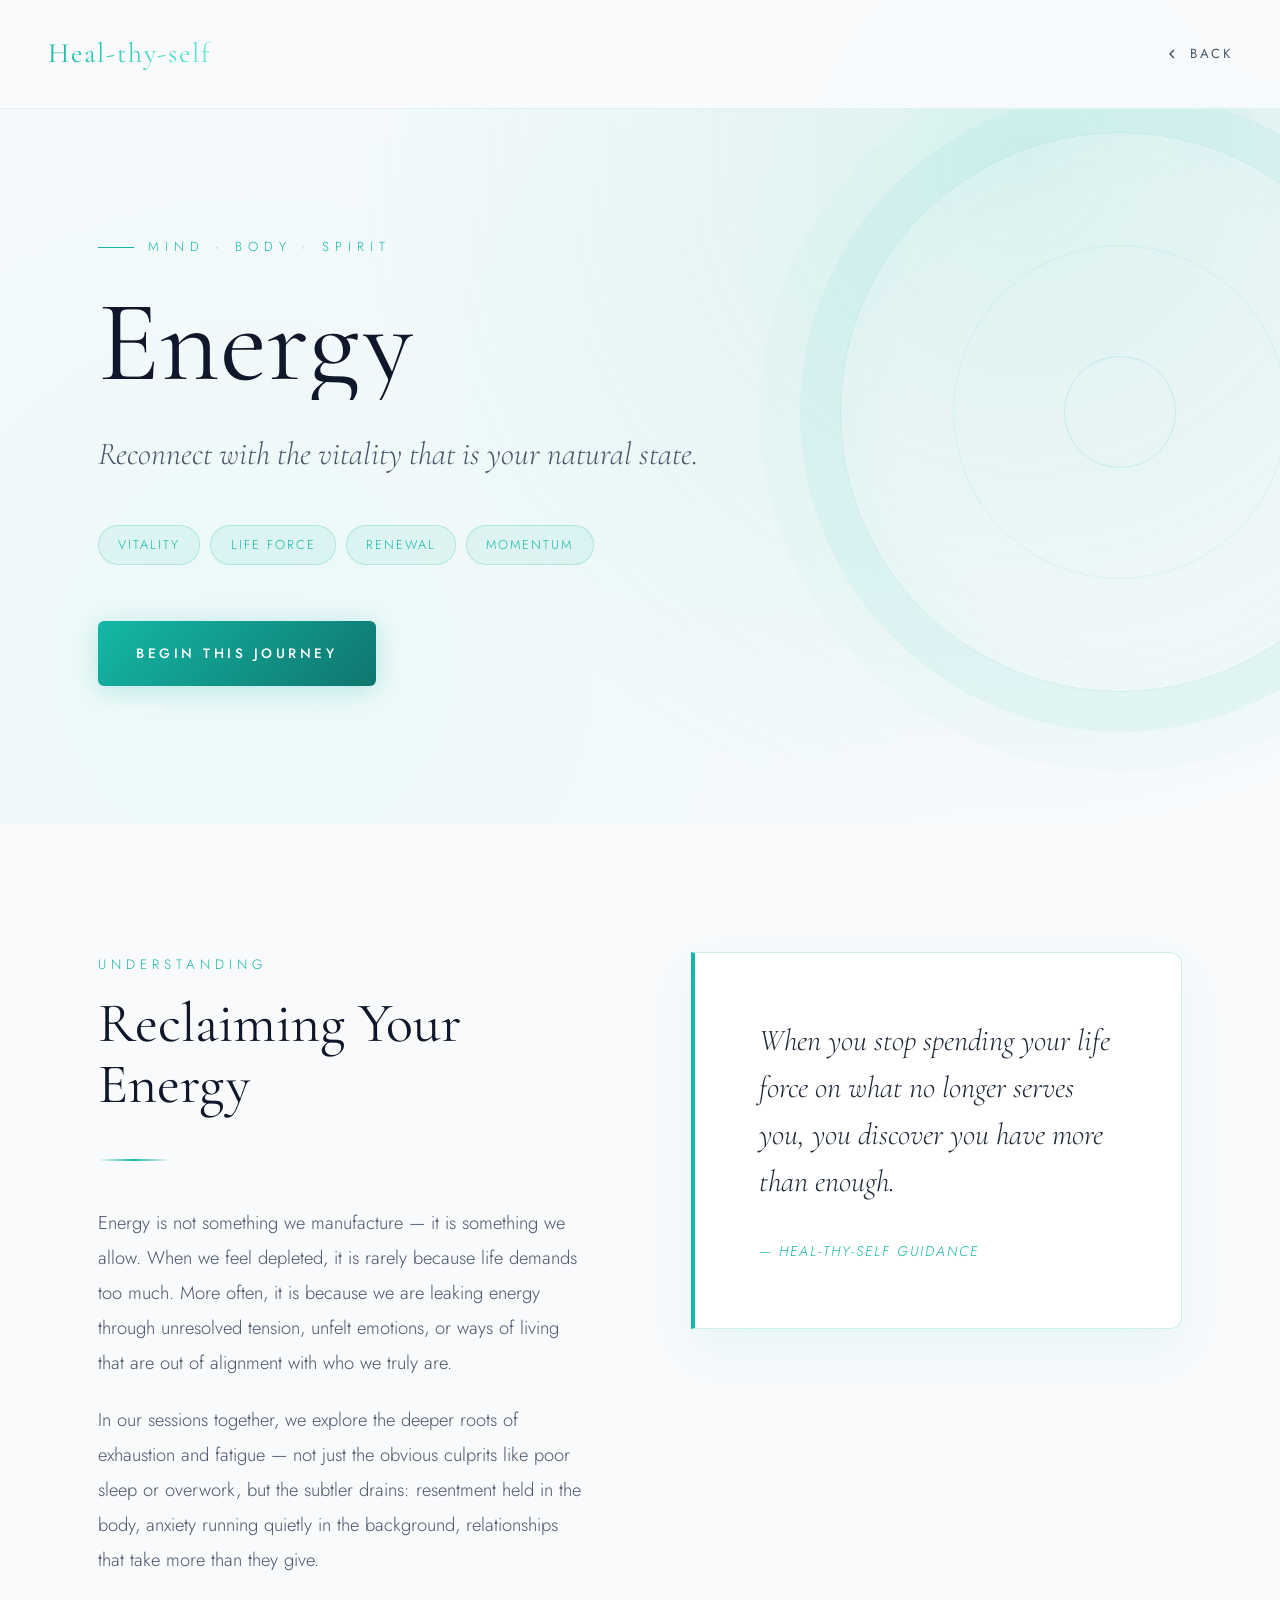
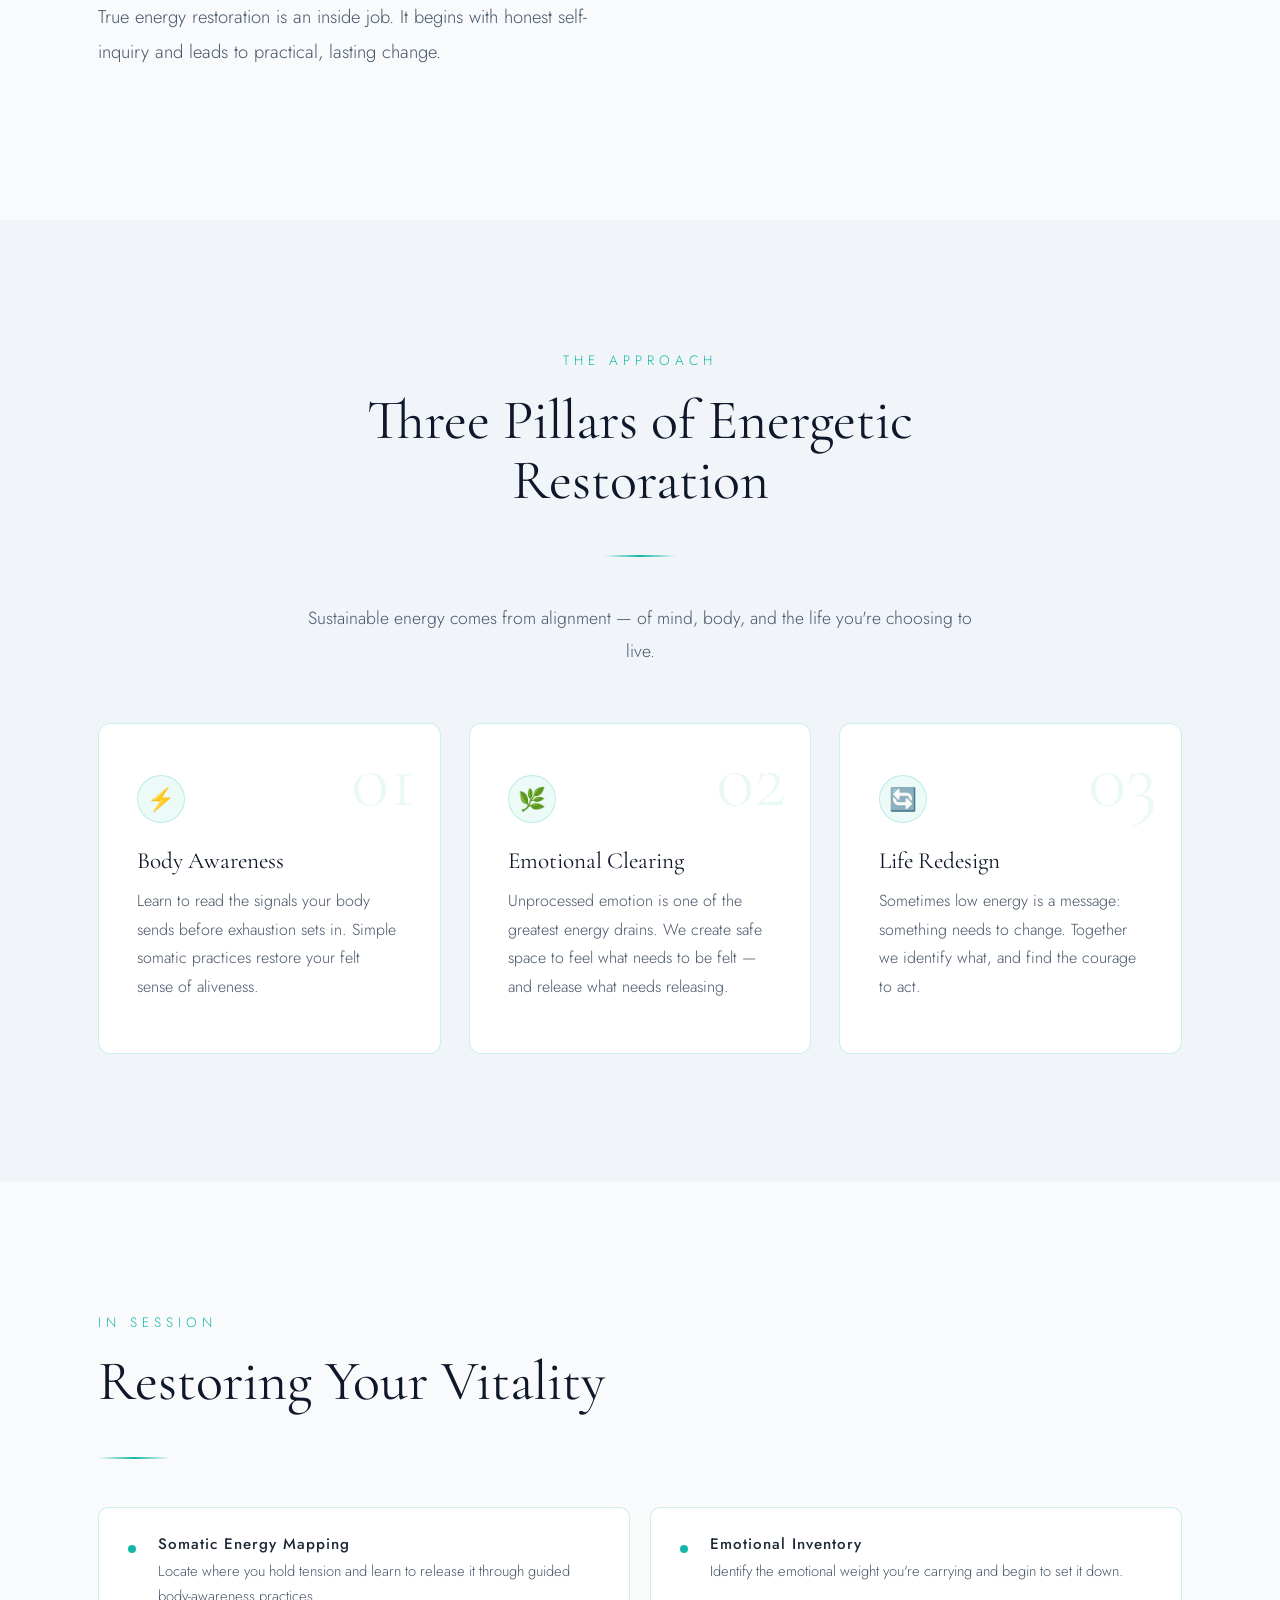
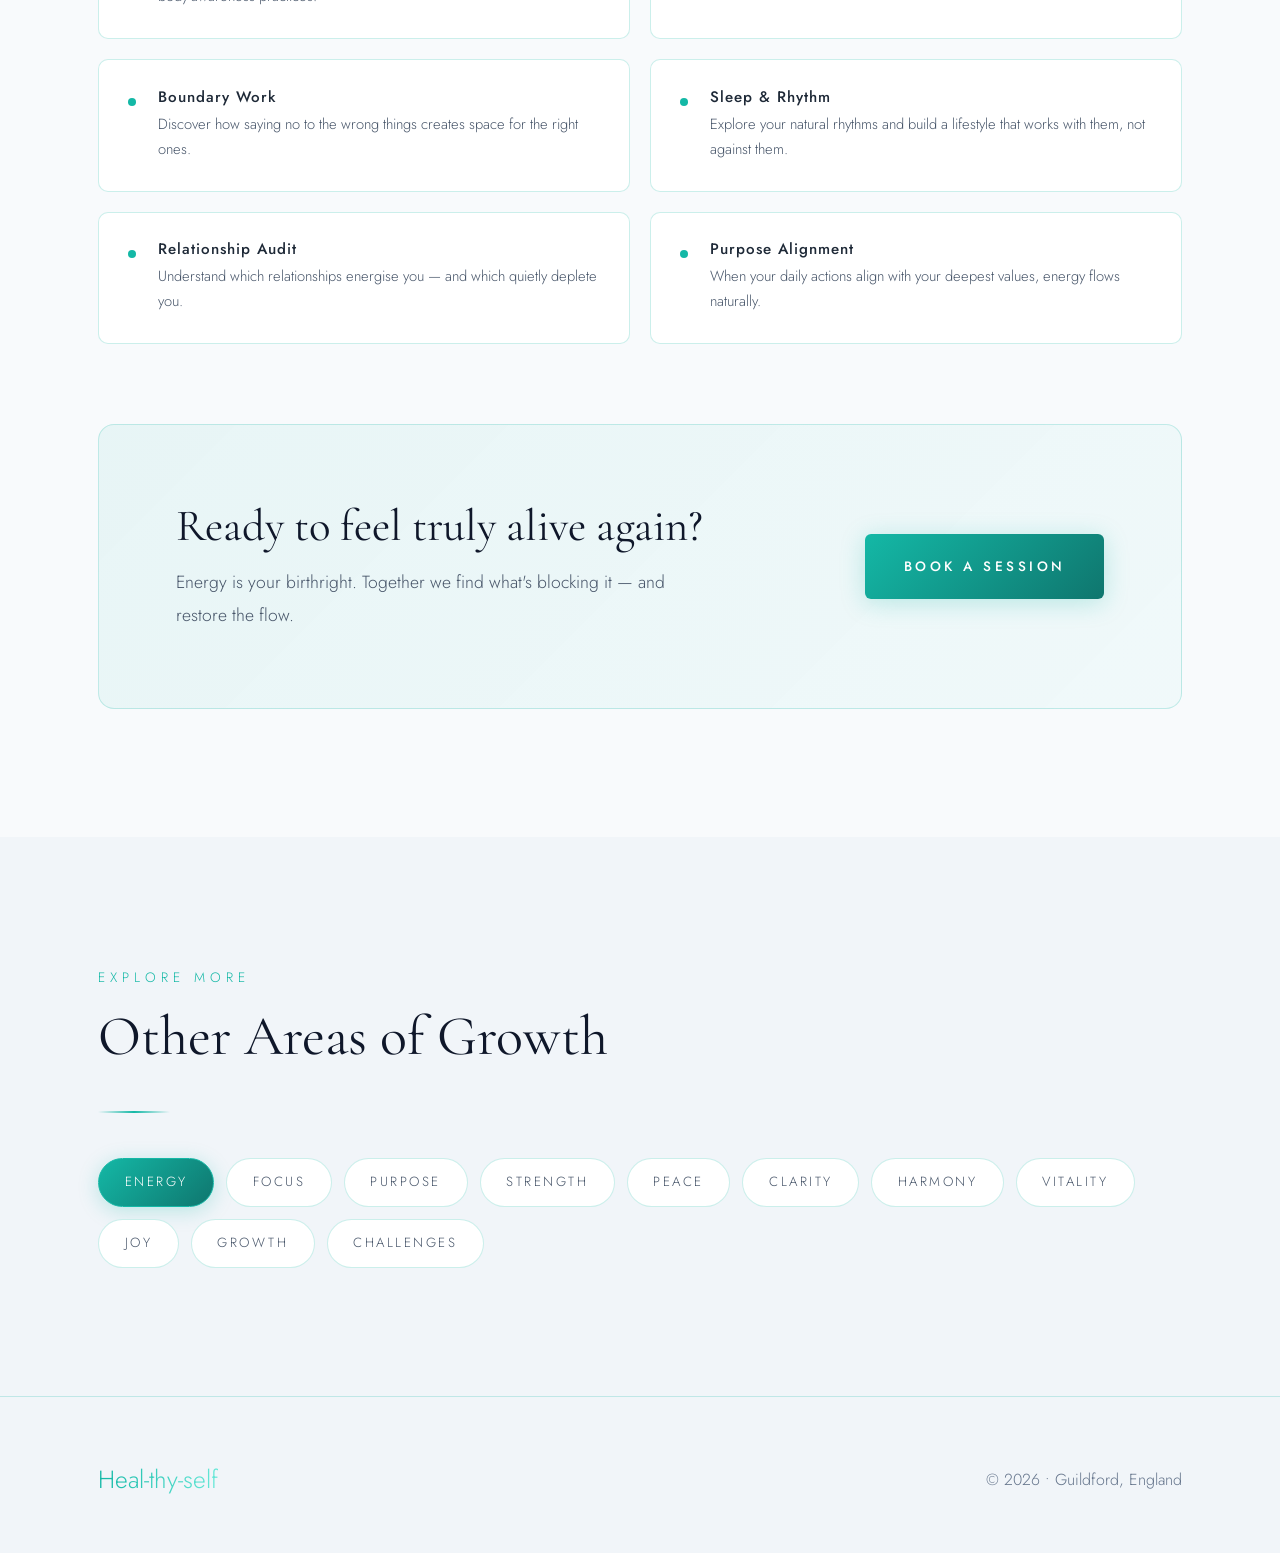
==== orb.html @ 0b20fa56 "Add files via upload" ====
<!DOCTYPE html>
<html lang="en">
<head>
    <meta charset="UTF-8">
    <meta name="viewport" content="width=device-width, initial-scale=1.0">
    <title>Heal-thy-self — Topic</title>
    <link rel="preconnect" href="https://fonts.googleapis.com">
    <link rel="preconnect" href="https://fonts.gstatic.com" crossorigin>
    <link href="https://fonts.googleapis.com/css2?family=Cormorant+Garamond:ital,wght@0,300;0,400;0,500;1,300;1,400&family=Jost:wght@300;400;500;600&display=swap" rel="stylesheet">
    <link rel="stylesheet" href="orb.css">
</head>
<body>

    <!-- Navbar -->
    <nav class="navbar" id="navbar">
        <a href="index.html" class="nav-brand">Heal-thy-self</a>
        <a href="index.html" class="nav-back">
            <svg width="16" height="16" viewBox="0 0 16 16" fill="none" stroke="currentColor" stroke-width="1.5">
                <path d="M10 12L6 8l4-4"/>
            </svg>
            Back
        </a>
    </nav>

    <!-- Hero -->
    <section class="orb-hero">
        <div class="hero-orb-bg"></div>
        <div class="orb-hero-inner container">
            <p class="orb-topic-label fade-in" id="heroLabel">RELATIONSHIP GUIDANCE</p>
            <h1 class="orb-title fade-in" id="heroTitle" style="transition-delay:0.1s">—</h1>
            <p class="orb-tagline fade-in" id="heroTagline" style="transition-delay:0.2s"></p>
            <div class="orb-badges fade-in" id="heroBadges" style="transition-delay:0.3s"></div>
            <a href="index.html#book" class="btn-primary fade-in" style="transition-delay:0.4s">Begin This Journey</a>
        </div>
    </section>

    <!-- Intro -->
    <section class="content-section">
        <div class="container">
            <div class="intro-grid">
                <div class="fade-in">
                    <p class="section-label" id="introLabel">UNDERSTANDING</p>
                    <h2 class="section-title" id="introTitle">What This Means For You</h2>
                    <div class="divider"></div>
                    <div class="intro-text" id="introText"></div>
                </div>
                <div class="fade-in" style="transition-delay:0.2s;">
                    <div class="pull-quote">
                        <blockquote id="quoteText"></blockquote>
                        <cite id="quoteCite">— Heal-thy-self Guidance</cite>
                    </div>
                </div>
            </div>
        </div>
    </section>

    <!-- Three pillars -->
    <section class="content-section alt">
        <div class="container">
            <div class="fade-in" style="text-align:center; max-width:680px; margin:0 auto;">
                <p class="section-label">THE APPROACH</p>
                <h2 class="section-title" id="pillarsTitle">Three Pathways</h2>
                <div class="divider centered"></div>
                <p style="font-size:1.1rem; color:var(--text-dim);" id="pillarsIntro"></p>
            </div>
            <div class="pillars-grid fade-in" style="transition-delay:0.15s;" id="pillarsGrid">
                <!-- Populated by JS -->
            </div>
        </div>
    </section>

    <!-- Practices -->
    <section class="content-section">
        <div class="container">
            <div class="fade-in">
                <p class="section-label">IN SESSION</p>
                <h2 class="section-title" id="practicesTitle">What We Work On Together</h2>
                <div class="divider"></div>
            </div>
            <div class="practices-grid fade-in" id="practicesGrid" style="transition-delay:0.15s;">
                <!-- Populated by JS -->
            </div>

            <!-- Session CTA -->
            <div class="session-callout fade-in" style="transition-delay:0.2s;">
                <div>
                    <h3 id="ctaTitle">Ready to explore this together?</h3>
                    <p id="ctaText">Your journey towards lasting change begins with a single, honest conversation. I hold space for wherever you are right now.</p>
                </div>
                <a href="index.html#book" class="btn-primary" style="white-space:nowrap;">Book a Session</a>
            </div>
        </div>
    </section>

    <!-- Explore other orbs -->
    <section class="orb-nav-section" style="background:var(--bg-mid); padding: clamp(72px,10vw,130px) 0;">
        <div class="container">
            <div class="fade-in">
                <p class="section-label">EXPLORE MORE</p>
                <h2 class="section-title">Other Areas of Growth</h2>
                <div class="divider"></div>
                <div class="orb-nav-grid" id="orbNavGrid"></div>
            </div>
        </div>
    </section>

    <!-- Footer -->
    <footer class="footer">
        <div class="container">
            <div style="display:flex; justify-content:space-between; align-items:center; flex-wrap:wrap; gap:2rem;">
                <a href="index.html" style="font-size:1.55rem; background:linear-gradient(90deg,var(--cool),var(--cool-light)); -webkit-background-clip:text; -webkit-text-fill-color:transparent; text-decoration:none;">Heal-thy-self</a>
                <span style="color:var(--text-muted);">© 2026 • Guildford, England</span>
            </div>
        </div>
    </footer>

    <script src="orb.js"></script>
</body>
</html>
---- orb.css ----
:root {
    --cool:        #14b8a6;
    --cool-light:  #67e8d8;
    --cool-glow:   rgba(20, 184, 166, 0.25);
    --cool-dim:    rgba(20, 184, 166, 0.08);
    --cool-border: rgba(20, 184, 166, 0.22);
    --bg:          #f8fafc;
    --bg-mid:      #f1f5f9;
    --bg-card:     #ffffff;
    --text:        #1e2937;
    --text-dim:    #475569;
    --text-muted:  #64748b;
    --max:         1180px;
}

*, *::before, *::after { box-sizing: border-box; margin: 0; padding: 0; }
html { scroll-behavior: smooth; }
body {
    background: var(--bg);
    color: var(--text);
    font-family: 'Jost', sans-serif;
    font-weight: 300;
    line-height: 1.85;
    overflow-x: hidden;
}

/* Grain overlay */
body::before {
    content: '';
    position: fixed;
    inset: 0;
    background-image: url("data:image/svg+xml,%3Csvg viewBox='0 0 256 256' xmlns='http://www.w3.org/2000/svg'%3E%3Cfilter id='noise'%3E%3CfeTurbulence type='fractalNoise' baseFrequency='0.75' numOctaves='3' stitchTiles='stitch'/%3E%3C/filter%3E%3Crect width='100%25' height='100%25' filter='url(%23noise)' opacity='0.025'/%3E%3C/svg%3E");
    pointer-events: none;
    z-index: 1000;
    opacity: 0.6;
    mix-blend-mode: soft-light;
}

h1, h2, h3, h4 {
    font-family: 'Cormorant Garamond', serif;
    font-weight: 400;
    line-height: 1.08;
    color: #0f172a;
}

.container {
    width: 100%;
    max-width: var(--max);
    margin: 0 auto;
    padding: 0 clamp(20px, 5vw, 48px);
}

.divider {
    width: 72px;
    height: 2px;
    background: linear-gradient(90deg, transparent, var(--cool), transparent);
    margin: 2.8rem 0;
}
.divider.centered { margin: 2.8rem auto; }

/* Navbar */
.navbar {
    position: fixed;
    top: 0; left: 0; right: 0;
    z-index: 500;
    padding: 28px 48px;
    display: flex;
    justify-content: space-between;
    align-items: center;
    background: rgba(248, 250, 252, 0.97);
    border-bottom: 1px solid rgba(20,184,166,0.12);
    transition: all 0.4s ease;
}
.navbar.scrolled {
    padding: 18px 48px;
    box-shadow: 0 6px 25px rgba(0,0,0,0.07);
}
.nav-brand {
    font-family: 'Cormorant Garamond', serif;
    font-size: 1.75rem;
    font-weight: 400;
    letter-spacing: 1.8px;
    background: linear-gradient(90deg, var(--cool), var(--cool-light));
    -webkit-background-clip: text;
    -webkit-text-fill-color: transparent;
    text-decoration: none;
}
.nav-back {
    display: inline-flex;
    align-items: center;
    gap: 10px;
    font-size: 0.82rem;
    font-weight: 400;
    letter-spacing: 2.5px;
    text-transform: uppercase;
    color: var(--text-dim);
    text-decoration: none;
    transition: color 0.3s ease;
}
.nav-back:hover { color: var(--cool); }
.nav-back svg { transition: transform 0.3s ease; }
.nav-back:hover svg { transform: translateX(-4px); }

/* Hero */
.orb-hero {
    min-height: 70vh;
    display: flex;
    align-items: center;
    position: relative;
    padding-top: 100px;
    overflow: hidden;
}
.orb-hero::before {
    content: '';
    position: absolute;
    inset: 0;
    background:
        radial-gradient(circle at 80% 20%, rgba(20,184,166,0.13) 0%, transparent 55%),
        radial-gradient(circle at 20% 80%, rgba(103,232,216,0.09) 0%, transparent 60%);
}

/* Decorative large orb glow in background */
.hero-orb-bg {
    position: absolute;
    right: -120px;
    top: 50%;
    transform: translateY(-50%);
    width: clamp(300px, 45vw, 560px);
    height: clamp(300px, 45vw, 560px);
    border-radius: 50%;
    border: 1.5px solid var(--cool-border);
    box-shadow:
        0 0 0 40px var(--cool-dim),
        0 0 0 80px rgba(20,184,166,0.03),
        inset 0 0 80px rgba(20,184,166,0.06);
    opacity: 0.7;
    pointer-events: none;
}
/* Inner rings */
.hero-orb-bg::before,
.hero-orb-bg::after {
    content: '';
    position: absolute;
    border-radius: 50%;
    border: 1px solid rgba(20,184,166,0.15);
}
.hero-orb-bg::before {
    inset: 20%;
}
.hero-orb-bg::after {
    inset: 40%;
    border-color: rgba(20,184,166,0.25);
}

.orb-hero-inner {
    position: relative;
    z-index: 2;
    max-width: var(--max);
    margin: 0 auto;
    padding: clamp(80px, 10vw, 140px) clamp(20px, 5vw, 48px) clamp(80px, 10vw, 140px);
}

.orb-topic-label {
    font-size: 0.82rem;
    letter-spacing: 6px;
    text-transform: uppercase;
    color: var(--cool);
    margin-bottom: 1.6rem;
    display: inline-flex;
    align-items: center;
    gap: 14px;
}
.orb-topic-label::before {
    content: '';
    width: 36px;
    height: 1px;
    background: var(--cool);
}

.orb-title {
    font-size: clamp(4rem, 9vw, 7.5rem);
    line-height: 1.0;
    margin-bottom: 2rem;
    background: linear-gradient(135deg, #0f172a 40%, var(--cool) 100%);
    -webkit-background-clip: text;
    -webkit-text-fill-color: transparent;
}

.orb-tagline {
    font-family: 'Cormorant Garamond', serif;
    font-size: clamp(1.4rem, 2.8vw, 2rem);
    font-style: italic;
    font-weight: 300;
    color: var(--text-dim);
    max-width: 640px;
    line-height: 1.4;
    margin-bottom: 3rem;
}

/* Pill badges */
.orb-badges {
    display: flex;
    flex-wrap: wrap;
    gap: 10px;
    margin-bottom: 3.5rem;
}
.badge {
    display: inline-flex;
    align-items: center;
    padding: 0.45rem 1.2rem;
    border: 1px solid var(--cool-border);
    border-radius: 100px;
    font-size: 0.8rem;
    letter-spacing: 2px;
    text-transform: uppercase;
    color: var(--cool);
    background: var(--cool-dim);
}

.btn-primary {
    display: inline-block;
    padding: 1.25rem 2.4rem;
    font-family: 'Jost', sans-serif;
    font-size: 0.85rem;
    font-weight: 500;
    letter-spacing: 3.5px;
    text-transform: uppercase;
    color: white;
    background: linear-gradient(135deg, var(--cool), #0f766e);
    text-decoration: none;
    border: none;
    border-radius: 6px;
    cursor: pointer;
    position: relative;
    overflow: hidden;
    transition: all 0.4s cubic-bezier(0.23, 1, 0.32, 1);
    box-shadow: 0 4px 25px var(--cool-glow);
}
.btn-primary::after {
    content: '';
    position: absolute;
    inset: 0;
    background: linear-gradient(120deg, transparent, rgba(255,255,255,0.35), transparent);
    transform: translateX(-150%);
    transition: transform 0.6s;
}
.btn-primary:hover::after { transform: translateX(300%); }
.btn-primary:hover {
    transform: translateY(-4px) scale(1.03);
    box-shadow: 0 8px 40px var(--cool-glow);
}

/* Main content sections */
.content-section {
    padding: clamp(72px, 10vw, 130px) 0;
}
.content-section.alt {
    background: var(--bg-mid);
}

.section-label {
    font-size: 0.85rem;
    letter-spacing: 5px;
    text-transform: uppercase;
    color: var(--cool);
    margin-bottom: 1rem;
}
.section-title {
    font-size: clamp(2.2rem, 4.5vw, 3.5rem);
    margin-bottom: 1.2rem;
}

/* Intro two-col */
.intro-grid {
    display: grid;
    grid-template-columns: 1fr 1fr;
    gap: clamp(48px, 8vw, 110px);
    align-items: start;
}
.intro-text {
    font-size: 1.15rem;
    color: var(--text-dim);
    line-height: 1.9;
}
.intro-text p { margin-bottom: 1.4rem; }

/* Quote pull */
.pull-quote {
    padding: clamp(36px, 5vw, 64px);
    border: 1px solid var(--cool-border);
    border-left: 4px solid var(--cool);
    background: var(--bg-card);
    border-radius: 0 12px 12px 0;
    box-shadow: 0 20px 50px rgba(20,184,166,0.07);
}
.pull-quote blockquote {
    font-family: 'Cormorant Garamond', serif;
    font-size: clamp(1.4rem, 2.5vw, 1.9rem);
    font-style: italic;
    line-height: 1.55;
    color: var(--text);
}
.pull-quote cite {
    display: block;
    margin-top: 2rem;
    font-family: 'Jost', sans-serif;
    font-size: 0.88rem;
    letter-spacing: 2px;
    text-transform: uppercase;
    color: var(--cool);
}

/* Three pillars */
.pillars-grid {
    display: grid;
    grid-template-columns: repeat(3, 1fr);
    gap: 28px;
    margin-top: 3.5rem;
}
.pillar-card {
    background: var(--bg-card);
    border: 1px solid var(--cool-border);
    border-radius: 12px;
    padding: clamp(32px, 4vw, 52px) clamp(28px, 3vw, 44px);
    position: relative;
    overflow: hidden;
    transition: all 0.5s cubic-bezier(0.23, 1, 0.32, 1);
}
.pillar-card::before {
    content: '';
    position: absolute;
    top: 0; left: 0; right: 0;
    height: 2px;
    background: linear-gradient(90deg, transparent, var(--cool), transparent);
    opacity: 0;
    transition: opacity 0.4s ease;
}
.pillar-card:hover {
    transform: translateY(-12px);
    box-shadow: 0 30px 60px rgba(20,184,166,0.12);
    border-color: var(--cool);
}
.pillar-card:hover::before { opacity: 1; }

.pillar-number {
    font-family: 'Cormorant Garamond', serif;
    font-size: 5rem;
    font-weight: 300;
    color: var(--cool);
    opacity: 0.09;
    position: absolute;
    top: 16px;
    right: 24px;
    line-height: 1;
}
.pillar-icon {
    width: 48px;
    height: 48px;
    border-radius: 50%;
    background: var(--cool-dim);
    border: 1px solid var(--cool-border);
    display: flex;
    align-items: center;
    justify-content: center;
    margin-bottom: 1.6rem;
}
.pillar-icon svg { color: var(--cool); }
.pillar-card h3 {
    font-size: 1.45rem;
    margin-bottom: 0.8rem;
}
.pillar-card p {
    color: var(--text-dim);
    font-size: 1rem;
    line-height: 1.8;
}

/* Practices list */
.practices-grid {
    display: grid;
    grid-template-columns: 1fr 1fr;
    gap: 20px;
    margin-top: 3rem;
}
.practice-item {
    display: flex;
    gap: 1.4rem;
    align-items: flex-start;
    padding: 1.8rem;
    background: var(--bg-card);
    border: 1px solid var(--cool-border);
    border-radius: 10px;
    transition: all 0.35s ease;
}
.practice-item:hover {
    border-color: var(--cool);
    box-shadow: 0 8px 30px rgba(20,184,166,0.1);
}
.practice-dot {
    width: 8px;
    height: 8px;
    min-width: 8px;
    border-radius: 50%;
    background: var(--cool);
    margin-top: 0.55rem;
}
.practice-item h4 {
    font-family: 'Jost', sans-serif;
    font-size: 0.95rem;
    font-weight: 500;
    letter-spacing: 1px;
    margin-bottom: 0.4rem;
    color: var(--text);
}
.practice-item p {
    font-size: 0.92rem;
    color: var(--text-dim);
    line-height: 1.7;
}

/* Session callout */
.session-callout {
    background: linear-gradient(135deg, rgba(20,184,166,0.07), rgba(103,232,216,0.05));
    border: 1px solid var(--cool-border);
    border-radius: 16px;
    padding: clamp(48px, 6vw, 80px);
    display: grid;
    grid-template-columns: 1fr auto;
    gap: 48px;
    align-items: center;
    margin-top: 5rem;
}
.session-callout h3 {
    font-size: clamp(1.8rem, 3.5vw, 2.8rem);
    margin-bottom: 1rem;
}
.session-callout p {
    font-size: 1.1rem;
    color: var(--text-dim);
    max-width: 520px;
}

/* Navigate other orbs */
.orb-nav-section {
    padding: clamp(72px, 10vw, 130px) 0;
}
.orb-nav-grid {
    display: flex;
    flex-wrap: wrap;
    gap: 12px;
    margin-top: 2.5rem;
}
.orb-pill {
    display: inline-flex;
    align-items: center;
    padding: 0.7rem 1.6rem;
    border: 1.5px solid var(--cool-border);
    border-radius: 100px;
    font-size: 0.83rem;
    letter-spacing: 2.5px;
    text-transform: uppercase;
    color: var(--text-dim);
    text-decoration: none;
    transition: all 0.35s ease;
    background: var(--bg-card);
}
.orb-pill:hover {
    border-color: var(--cool);
    color: var(--cool);
    background: var(--cool-dim);
    transform: translateY(-3px);
    box-shadow: 0 8px 24px rgba(20,184,166,0.12);
}
.orb-pill.active {
    border-color: var(--cool);
    color: white;
    background: linear-gradient(135deg, var(--cool), #0f766e);
    box-shadow: 0 4px 20px var(--cool-glow);
}

/* Footer */
.footer {
    border-top: 1px solid var(--cool-border);
    padding: 60px 0 50px;
    background: var(--bg-mid);
}

/* Fade in */
.fade-in {
    opacity: 0;
    transform: translateY(36px);
    transition: all 1.1s cubic-bezier(0.23, 1, 0.32, 1);
}
.fade-in.visible {
    opacity: 1;
    transform: translateY(0);
}

/* Responsive */
@media (max-width: 900px) {
    .intro-grid { grid-template-columns: 1fr; gap: 40px; }
    .pillars-grid { grid-template-columns: 1fr 1fr; }
    .session-callout { grid-template-columns: 1fr; }
}
@media (max-width: 700px) {
    .navbar { padding: 18px 20px; }
    .navbar.scrolled { padding: 14px 20px; }
    .pillars-grid { grid-template-columns: 1fr; }
    .practices-grid { grid-template-columns: 1fr; }
    .hero-orb-bg { display: none; }
}
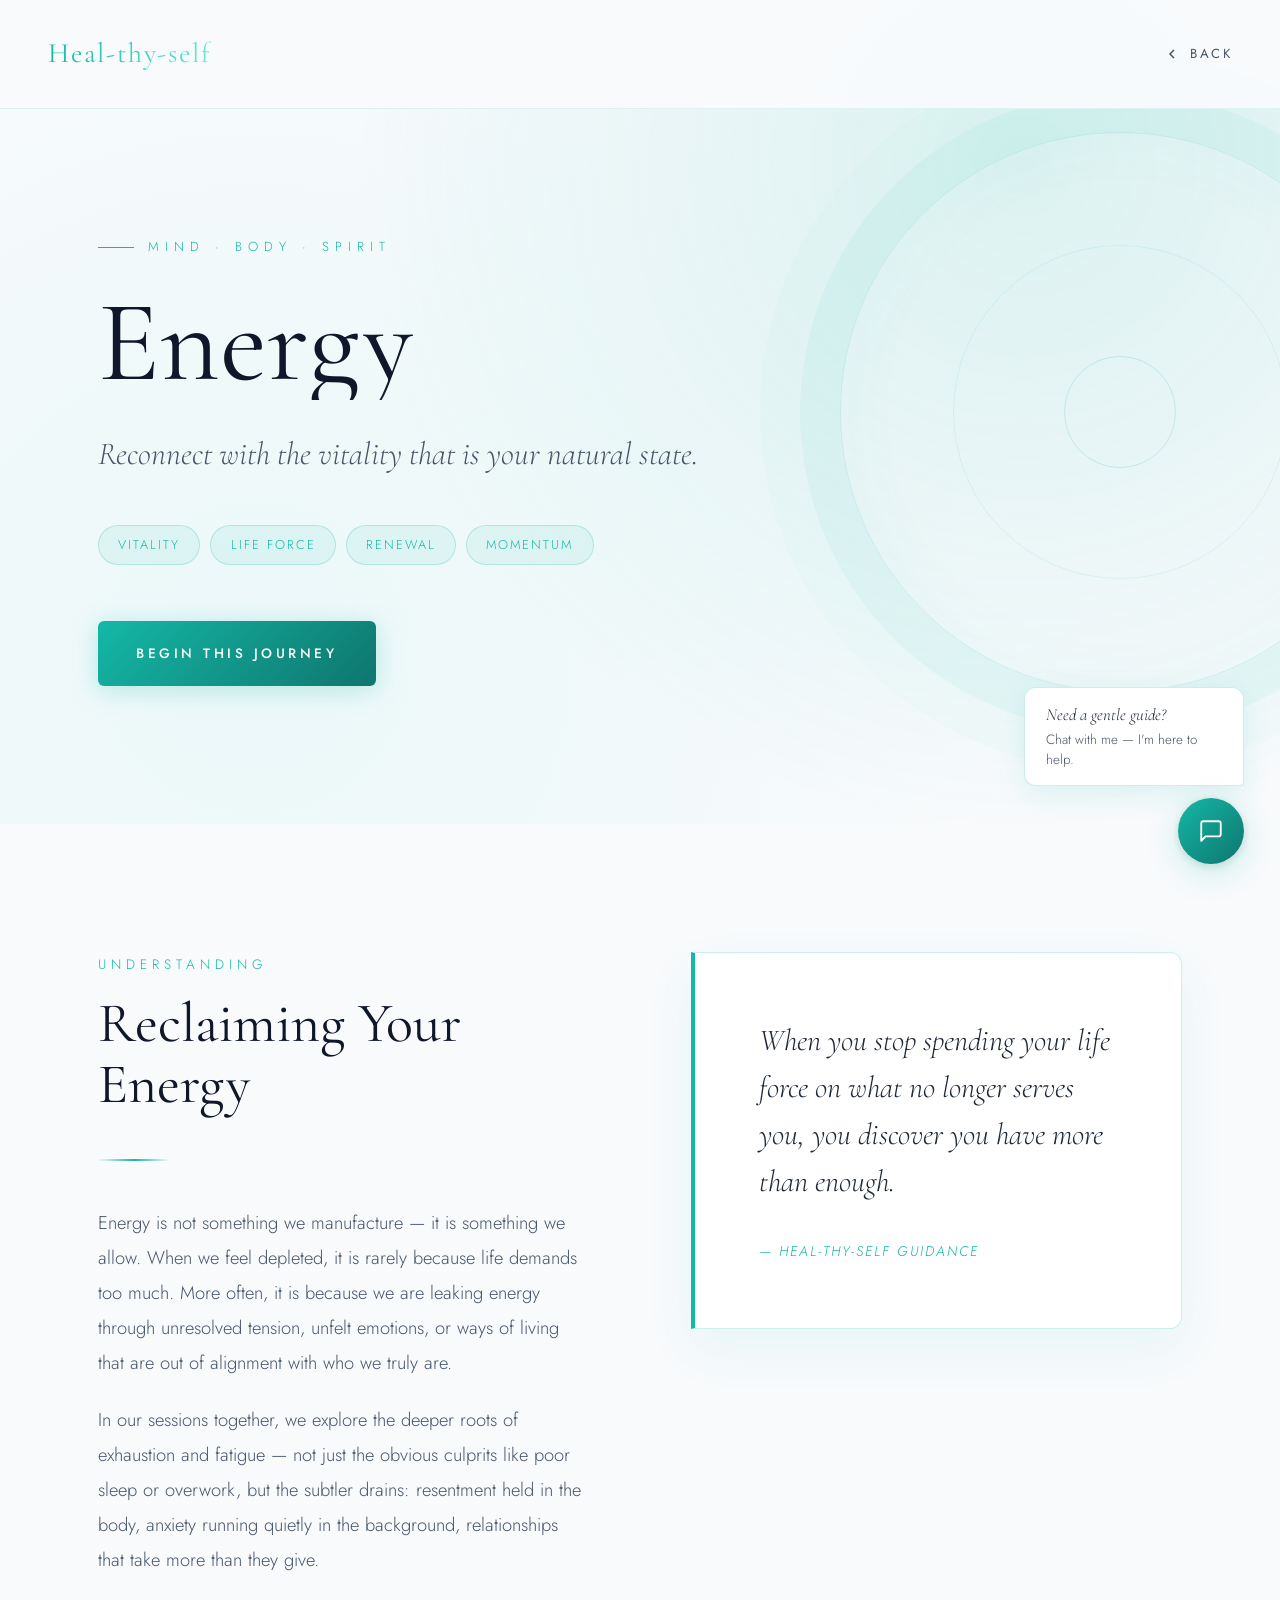
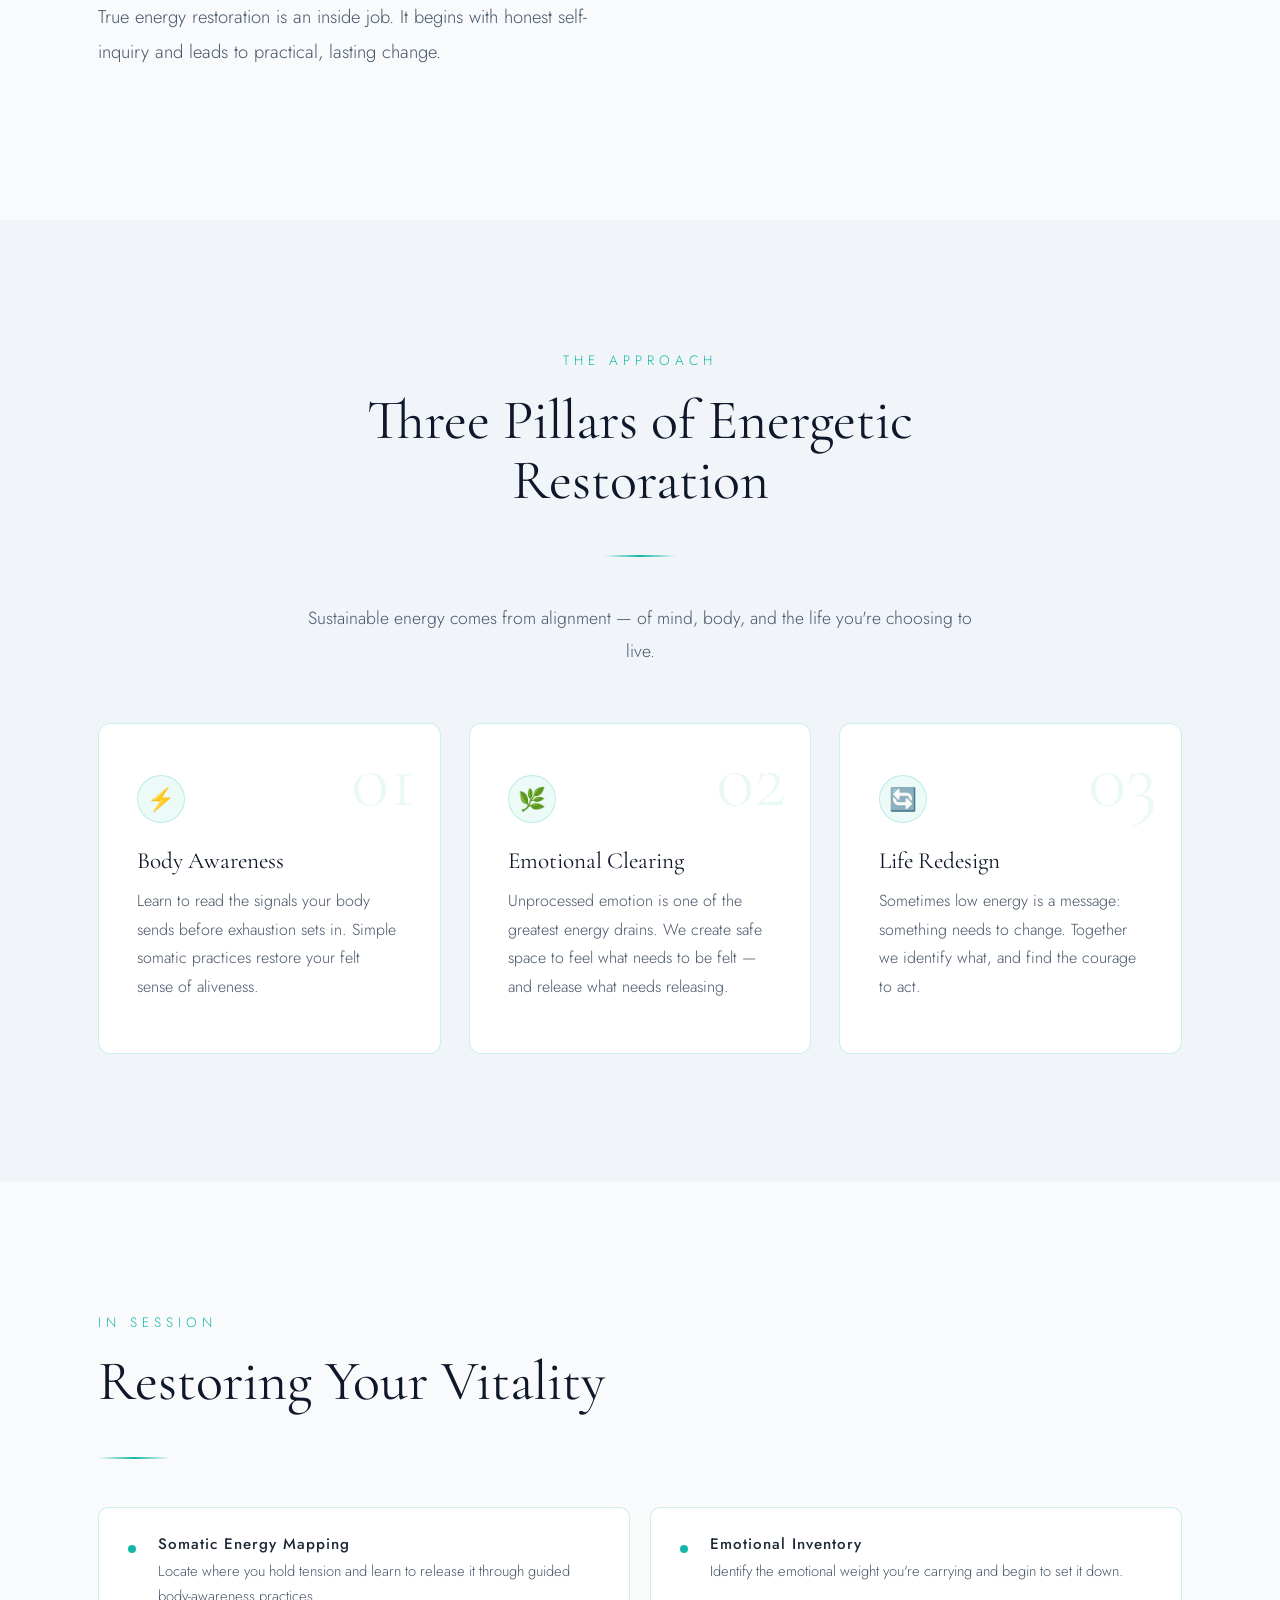
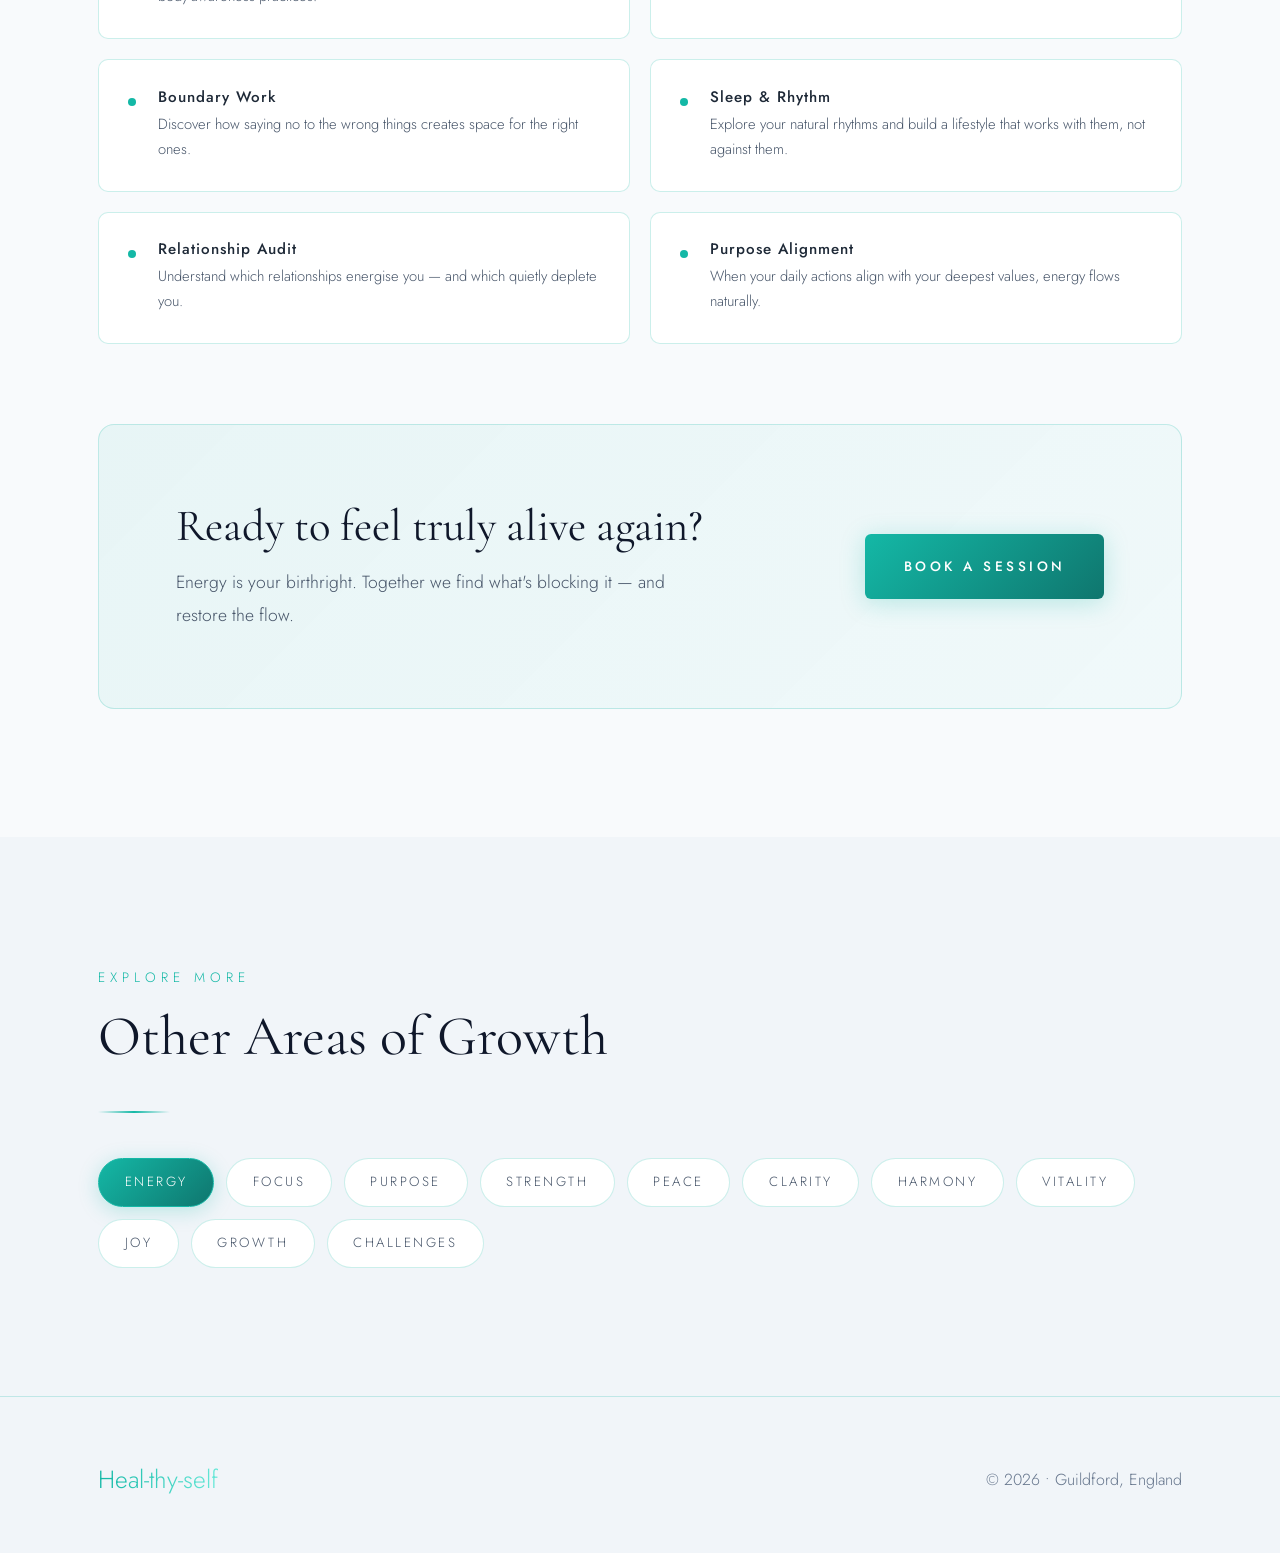
==== commit 6de3a6a3: "Update orb.html" ====
--- a/orb.html
+++ b/orb.html
@@ -115,5 +115,6 @@
     </footer>
 
     <script src="orb.js"></script>
+    <script src="chat.js"></script>
 </body>
 </html>
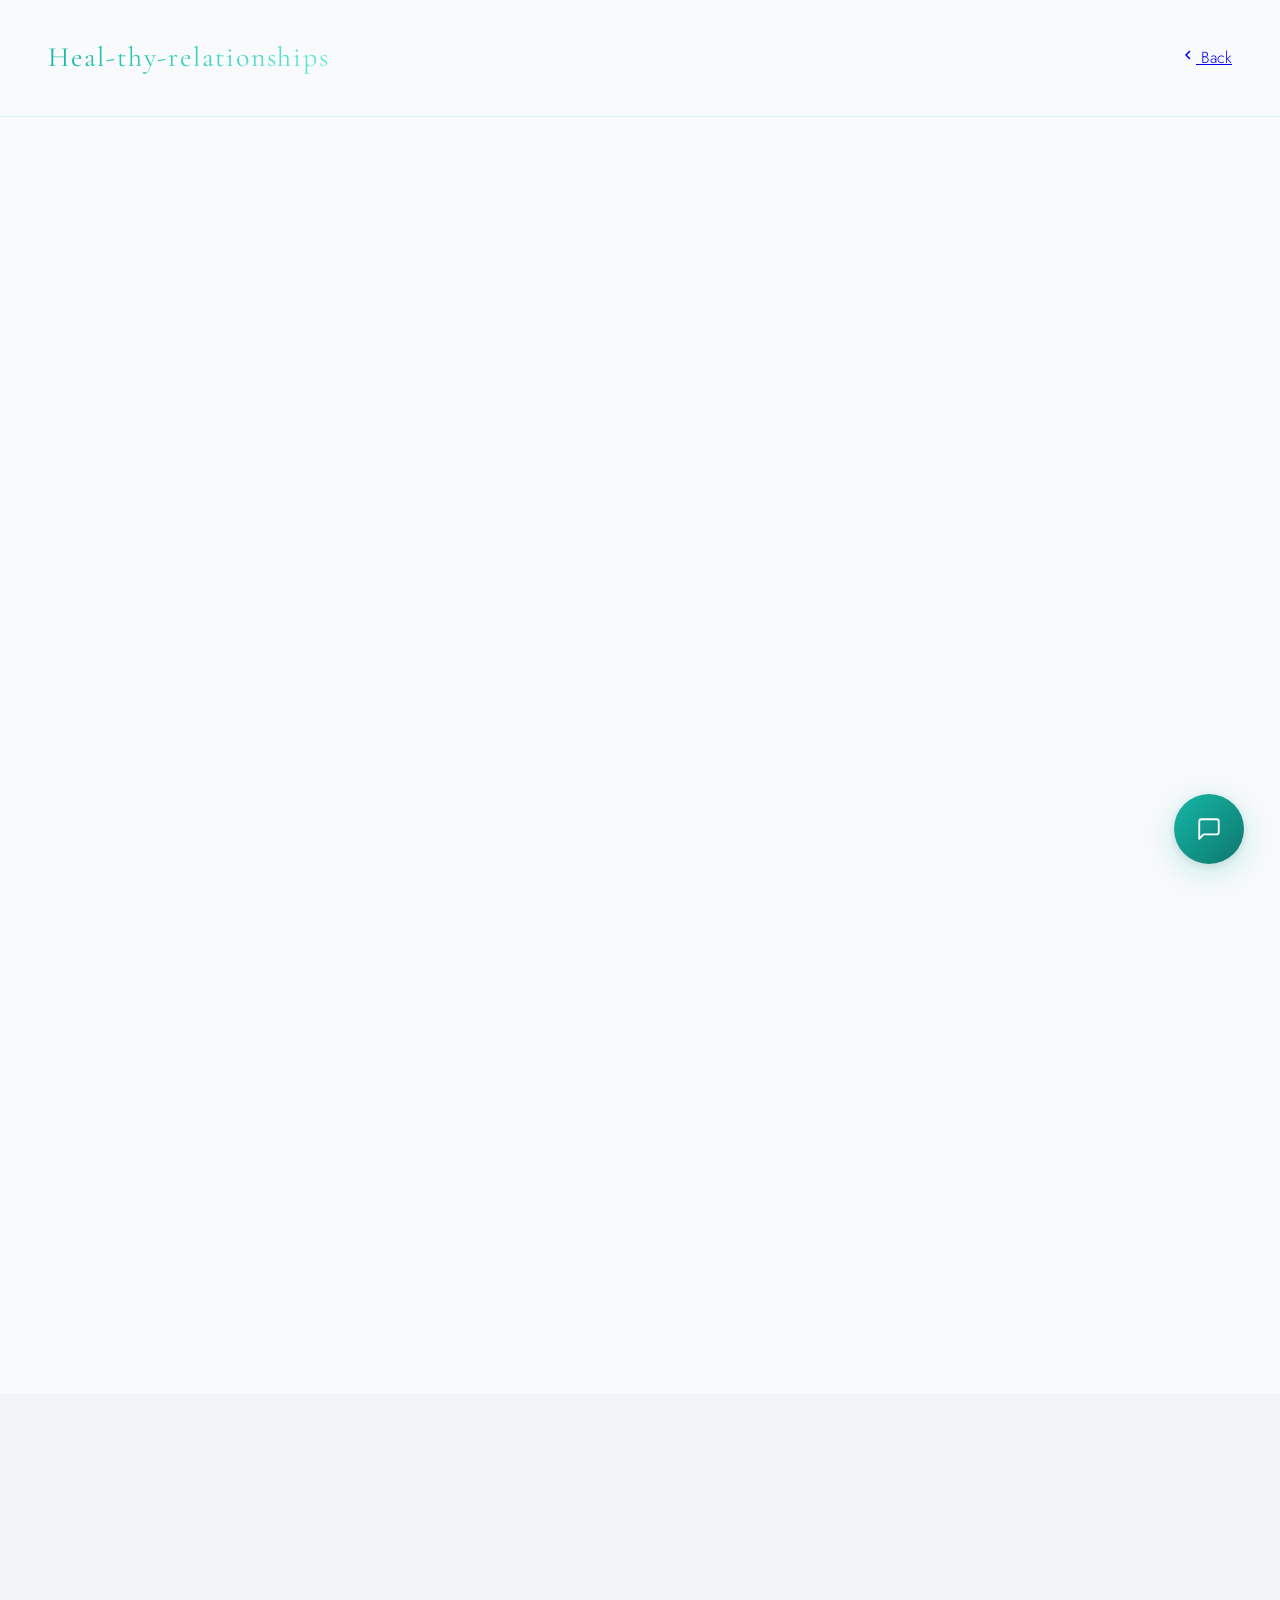
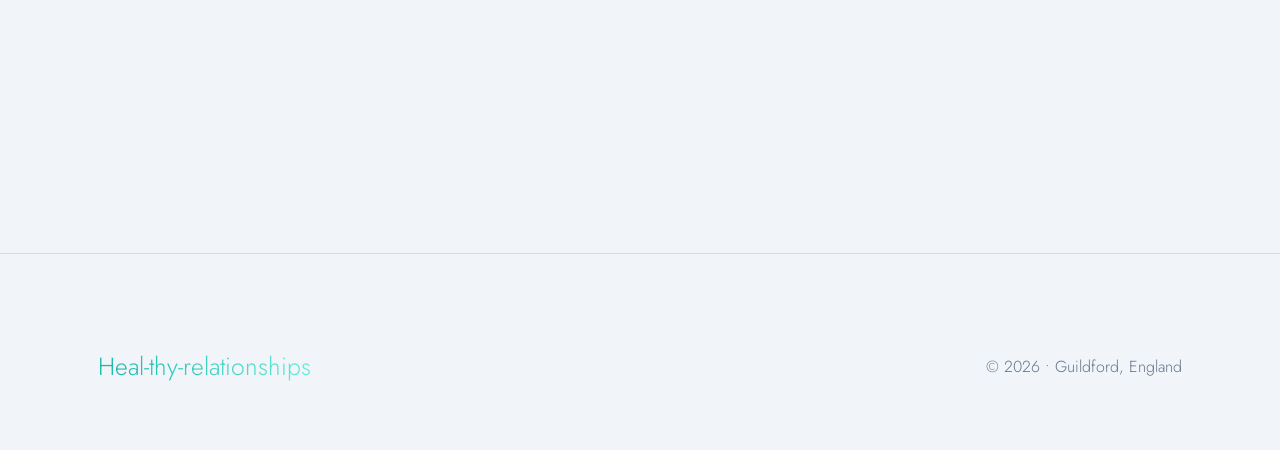
==== commit 91280b03: "Add files via upload" ====
--- a/orb.html
+++ b/orb.html
@@ -3,17 +3,17 @@
 <head>
     <meta charset="UTF-8">
     <meta name="viewport" content="width=device-width, initial-scale=1.0">
-    <title>Heal-thy-self — Topic</title>
+    <title>Heal-thy-relationships — Topics</title>
     <link rel="preconnect" href="https://fonts.googleapis.com">
     <link rel="preconnect" href="https://fonts.gstatic.com" crossorigin>
     <link href="https://fonts.googleapis.com/css2?family=Cormorant+Garamond:ital,wght@0,300;0,400;0,500;1,300;1,400&family=Jost:wght@300;400;500;600&display=swap" rel="stylesheet">
-    <link rel="stylesheet" href="orb.css">
+    <link rel="stylesheet" href="index.css">
 </head>
 <body>
 
     <!-- Navbar -->
     <nav class="navbar" id="navbar">
-        <a href="index.html" class="nav-brand">Heal-thy-self</a>
+        <a href="index.html" class="nav-brand">Heal-thy-relationships</a>
         <a href="index.html" class="nav-back">
             <svg width="16" height="16" viewBox="0 0 16 16" fill="none" stroke="currentColor" stroke-width="1.5">
                 <path d="M10 12L6 8l4-4"/>
@@ -47,47 +47,20 @@
                 <div class="fade-in" style="transition-delay:0.2s;">
                     <div class="pull-quote">
                         <blockquote id="quoteText"></blockquote>
-                        <cite id="quoteCite">— Heal-thy-self Guidance</cite>
+                        <cite id="quoteCite">— Heal-thy-relationships Guidance</cite>
                     </div>
                 </div>
             </div>
         </div>
     </section>
 
-    <!-- Three pillars -->
+    <!-- CTA -->
     <section class="content-section alt">
-        <div class="container">
-            <div class="fade-in" style="text-align:center; max-width:680px; margin:0 auto;">
-                <p class="section-label">THE APPROACH</p>
-                <h2 class="section-title" id="pillarsTitle">Three Pathways</h2>
-                <div class="divider centered"></div>
-                <p style="font-size:1.1rem; color:var(--text-dim);" id="pillarsIntro"></p>
-            </div>
-            <div class="pillars-grid fade-in" style="transition-delay:0.15s;" id="pillarsGrid">
-                <!-- Populated by JS -->
-            </div>
-        </div>
-    </section>
-
-    <!-- Practices -->
-    <section class="content-section">
-        <div class="container">
+        <div class="container" style="text-align:center;">
             <div class="fade-in">
-                <p class="section-label">IN SESSION</p>
-                <h2 class="section-title" id="practicesTitle">What We Work On Together</h2>
-                <div class="divider"></div>
-            </div>
-            <div class="practices-grid fade-in" id="practicesGrid" style="transition-delay:0.15s;">
-                <!-- Populated by JS -->
-            </div>
-
-            <!-- Session CTA -->
-            <div class="session-callout fade-in" style="transition-delay:0.2s;">
-                <div>
-                    <h3 id="ctaTitle">Ready to explore this together?</h3>
-                    <p id="ctaText">Your journey towards lasting change begins with a single, honest conversation. I hold space for wherever you are right now.</p>
-                </div>
-                <a href="index.html#book" class="btn-primary" style="white-space:nowrap;">Book a Session</a>
+                <h3 class="section-title" id="ctaTitle" style="margin-bottom:1.2rem;">Ready to explore this together?</h3>
+                <p style="font-size:1.1rem; color:var(--text-dim); margin-bottom:2.8rem;" id="ctaText"></p>
+                <a href="index.html#book" class="btn-primary">Book a Session</a>
             </div>
         </div>
     </section>
@@ -108,13 +81,13 @@
     <footer class="footer">
         <div class="container">
             <div style="display:flex; justify-content:space-between; align-items:center; flex-wrap:wrap; gap:2rem;">
-                <a href="index.html" style="font-size:1.55rem; background:linear-gradient(90deg,var(--cool),var(--cool-light)); -webkit-background-clip:text; -webkit-text-fill-color:transparent; text-decoration:none;">Heal-thy-self</a>
+                <a href="index.html" style="font-size:1.55rem; background:linear-gradient(90deg,var(--cool),var(--cool-light)); -webkit-background-clip:text; -webkit-text-fill-color:transparent; text-decoration:none;">Heal-thy-relationships</a>
                 <span style="color:var(--text-muted);">© 2026 • Guildford, England</span>
             </div>
         </div>
     </footer>
 
-    <script src="orb.js"></script>
+    <script src="index.js"></script>
     <script src="chat.js"></script>
 </body>
 </html>
--- a/index.css
+++ b/index.css
@@ -0,0 +1,783 @@
+:root {
+    --cool:        #14b8a6;
+    --cool-light:  #67e8d8;
+    --cool-glow:   rgba(20, 184, 166, 0.25);
+    --cool-dim:    rgba(20, 184, 166, 0.08);
+    --cool-border: rgba(20, 184, 166, 0.22);
+    
+    --bg:          #f8fafc;
+    --bg-mid:      #f1f5f9;
+    --bg-card:     #ffffff;
+    --text:        #1e2937;
+    --text-dim:    #475569;
+    --text-muted:  #64748b;
+    --max:         1180px;
+    --orb-size:    clamp(44px, 8vw, 92px);
+    --orb-r:       clamp(125px, 21vw, 190px);
+}
+
+*, *::before, *::after { box-sizing: border-box; margin: 0; padding: 0; }
+html { scroll-behavior: smooth; }
+body {
+    background: var(--bg);
+    color: var(--text);
+    font-family: 'Jost', sans-serif;
+    font-weight: 300;
+    line-height: 1.85;
+    overflow-x: hidden;
+    -webkit-tap-highlight-color: transparent;
+    padding: env(safe-area-inset-top) 0 env(safe-area-inset-bottom);
+}
+
+a, button, input, textarea, .orbit-satellite, .session-card, .video-placeholder {
+    touch-action: manipulation;
+}
+
+/* Subtle grain */
+body::before {
+    content: '';
+    position: fixed;
+    inset: 0;
+    background-image: 
+        url("data:image/svg+xml,%3Csvg viewBox='0 0 256 256' xmlns='http://www.w3.org/2000/svg'%3E%3Cfilter id='noise'%3E%3CfeTurbulence type='fractalNoise' baseFrequency='0.75' numOctaves='3' stitchTiles='stitch'/%3E%3C/filter%3E%3Crect width='100%25' height='100%25' filter='url(%23noise)' opacity='0.025'/%3E%3C/svg%3E");
+    pointer-events: none;
+    z-index: 1000;
+    opacity: 0.6;
+    mix-blend-mode: soft-light;
+}
+
+h1, h2, h3, h4 {
+    font-family: 'Cormorant Garamond', serif;
+    font-weight: 400;
+    line-height: 1.08;
+    color: #0f172a;
+}
+
+.container {
+    width: 100%;
+    max-width: var(--max);
+    margin: 0 auto;
+    padding: 0 clamp(20px, 5vw, 48px);
+}
+
+.divider {
+    width: 72px;
+    height: 2px;
+    background: linear-gradient(90deg, transparent, var(--cool), transparent);
+    margin: 2.8rem 0;
+}
+.divider.centered { margin: 2.8rem auto; }
+
+/* Buttons */
+.btn-primary {
+    display: inline-block;
+    padding: 1.25rem 2.4rem;
+    font-family: 'Jost', sans-serif;
+    font-size: 0.85rem;
+    font-weight: 500;
+    letter-spacing: 3.5px;
+    text-transform: uppercase;
+    color: white;
+    background: linear-gradient(135deg, var(--cool), #0f766e);
+    text-decoration: none;
+    border: none;
+    border-radius: 6px;
+    cursor: pointer;
+    position: relative;
+    overflow: hidden;
+    transition: all 0.4s cubic-bezier(0.23, 1, 0.32, 1);
+    box-shadow: 0 4px 25px var(--cool-glow);
+    white-space: nowrap;
+}
+.btn-primary::after {
+    content: '';
+    position: absolute;
+    inset: 0;
+    background: linear-gradient(120deg, transparent, rgba(255,255,255,0.35), transparent);
+    transform: translateX(-150%);
+    transition: transform 0.6s;
+}
+@media (hover: hover) {
+    .btn-primary:hover::after { transform: translateX(300%); }
+    .btn-primary:hover {
+        transform: translateY(-5px) scale(1.03);
+        box-shadow: 0 8px 40px var(--cool-glow);
+    }
+}
+
+.btn-outline {
+    display: inline-block;
+    padding: 1.25rem 2.4rem;
+    font-family: 'Jost', sans-serif;
+    font-size: 0.85rem;
+    font-weight: 500;
+    letter-spacing: 3.5px;
+    text-transform: uppercase;
+    color: var(--cool);
+    background: transparent;
+    border: 1.5px solid var(--cool-border);
+    border-radius: 6px;
+    text-decoration: none;
+    cursor: pointer;
+    transition: all 0.4s cubic-bezier(0.23, 1, 0.32, 1);
+    white-space: nowrap;
+}
+@media (hover: hover) {
+    .btn-outline:hover {
+        border-color: var(--cool);
+        color: var(--cool);
+        background: rgba(20,184,166,0.06);
+        box-shadow: 0 0 30px var(--cool-glow);
+        transform: translateY(-4px);
+    }
+}
+
+/* Navbar */
+.navbar {
+    position: fixed;
+    top: 0;
+    left: 0;
+    right: 0;
+    z-index: 1000;
+    padding: 32px 48px;
+    display: flex;
+    justify-content: space-between;
+    align-items: center;
+    background: rgba(248, 250, 252, 0.97);
+    border-bottom: 1px solid rgba(20,184,166,0.12);
+    transition: all 0.4s ease;
+}
+.navbar.scrolled {
+    padding: 22px 48px;
+    background: rgba(248, 250, 252, 0.98);
+    box-shadow: 0 6px 25px rgba(0,0,0,0.07);
+}
+
+.nav-brand {
+    font-family: 'Cormorant Garamond', serif;
+    font-size: 1.75rem;
+    font-weight: 400;
+    letter-spacing: 1.8px;
+    background: linear-gradient(90deg, var(--cool), var(--cool-light));
+    -webkit-background-clip: text;
+    -webkit-text-fill-color: transparent;
+    text-decoration: none;
+}
+
+.nav-links {
+    display: flex;
+    gap: 48px;
+    align-items: center;
+}
+.nav-links a {
+    font-size: 0.85rem;
+    font-weight: 400;
+    letter-spacing: 2.8px;
+    text-transform: uppercase;
+    color: var(--text-dim);
+    text-decoration: none;
+    transition: all 0.3s ease;
+}
+.nav-links a:hover { color: var(--cool); }
+
+.nav-links .nav-cta {
+    color: white;
+    background: var(--cool);
+    border: 1.5px solid var(--cool);
+    padding: 0.75rem 2rem;
+    border-radius: 6px;
+}
+
+/* Burger */
+.burger {
+    display: none;
+    flex-direction: column;
+    gap: 5px;
+    background: none;
+    border: none;
+    cursor: pointer;
+    padding: 12px;
+    min-width: 44px;
+    min-height: 44px;
+    align-items: center;
+    justify-content: center;
+}
+.burger span {
+    display: block;
+    width: 26px;
+    height: 1.5px;
+    background: var(--cool);
+    transition: all 0.3s ease;
+}
+.burger.open span:nth-child(1) { transform: translateY(7px) rotate(45deg); }
+.burger.open span:nth-child(2) { opacity: 0; }
+.burger.open span:nth-child(3) { transform: translateY(-7px) rotate(-45deg); }
+
+/* Mobile Menu */
+.mobile-menu {
+    position: fixed;
+    inset: 0;
+    background: rgba(248,250,252,0.98);
+    z-index: 999;
+    flex-direction: column;
+    align-items: center;
+    justify-content: center;
+    gap: 2.5rem;
+    visibility: hidden;
+    opacity: 0;
+    transition: opacity 0.35s ease, visibility 0.35s ease;
+}
+.mobile-menu.open {
+    display: flex;
+    visibility: visible;
+    opacity: 1;
+}
+.mobile-menu a {
+    font-size: 1.8rem;
+    color: var(--cool);
+    text-decoration: none;
+    font-family: 'Cormorant Garamond', serif;
+    padding: 0.5rem 1rem;
+}
+
+/* Hero */
+.hero {
+    min-height: 100vh;
+    display: flex;
+    align-items: center;
+    position: relative;
+    padding-top: 80px;
+}
+.hero::before {
+    content: '';
+    position: absolute;
+    inset: 0;
+    background: 
+        radial-gradient(circle at 75% 25%, rgba(20,184,166,0.12) 0%, transparent 55%),
+        radial-gradient(circle at 25% 75%, rgba(103,232,216,0.09) 0%, transparent 65%);
+}
+
+.hero-inner {
+    position: relative;
+    z-index: 2;
+    max-width: var(--max);
+    margin: 0 auto;
+    padding: clamp(100px, 15vw, 180px) clamp(20px, 5vw, 48px) clamp(80px, 10vw, 140px);
+    display: grid;
+    grid-template-columns: 1fr 1fr;
+    gap: 110px;
+    align-items: center;
+}
+
+.hero-label {
+    font-size: 0.85rem;
+    letter-spacing: 6px;
+    text-transform: uppercase;
+    color: var(--cool);
+    margin-bottom: 1.4rem;
+    display: inline-flex;
+    align-items: center;
+    gap: 14px;
+}
+.hero-label::before {
+    content: '';
+    width: 36px;
+    height: 1px;
+    background: var(--cool);
+}
+
+.hero h1 {
+    font-size: clamp(3.4rem, 6.8vw, 5.8rem);
+    line-height: 1.05;
+    margin-bottom: 1.8rem;
+}
+.hero h1 em {
+    font-style: italic;
+    color: var(--cool);
+}
+.hero-text {
+    font-size: 1.18rem;
+    color: var(--text-dim);
+    max-width: 520px;
+    margin-bottom: 3rem;
+}
+
+/* Orbit */
+.hero-panel {
+    display: flex;
+    flex-direction: column;
+    align-items: center;
+}
+
+.orbit-heading-group {
+    text-align: center;
+    margin-bottom: calc(var(--orb-r) + var(--orb-size) / 2 - clamp(140px, 22vw, 220px) / 2 + 32px);
+}
+.orbit-eyebrow {
+    font-family: 'Cormorant Garamond', serif;
+    font-size: clamp(1.9rem, 4vw, 2.8rem);
+    font-weight: 400;
+    font-style: italic;
+    color: #0f172a;
+    letter-spacing: 0.5px;
+    line-height: 1.1;
+    margin-bottom: 0.5rem;
+}
+.orbit-hint {
+    font-family: 'Jost', sans-serif;
+    font-size: 0.76rem;
+    font-weight: 400;
+    letter-spacing: 4px;
+    text-transform: uppercase;
+    color: var(--cool);
+    opacity: 0.8;
+    margin-bottom: 1.4rem;
+}
+.orbit-heading-line {
+    width: 36px;
+    height: 1.5px;
+    background: linear-gradient(90deg, transparent, var(--cool), transparent);
+    margin: 0 auto;
+}
+
+.orbit-wrap {
+    position: relative;
+    width: clamp(140px, 22vw, 220px);
+    height: clamp(140px, 22vw, 220px);
+    flex-shrink: 0;
+}
+.orbit-ring {
+    position: absolute;
+    inset: 0;
+    border-radius: 50%;
+    background: var(--bg-card);
+    border: 1.5px solid var(--cool-border);
+    box-shadow: 0 0 0 6px var(--cool-dim), 0 16px 50px rgba(20,184,166,0.12);
+    z-index: 1;
+}
+.orbit-center-text {
+    position: absolute;
+    top: 50%; left: 50%;
+    transform: translate(-50%, -50%) scale(0.88);
+    font-family: 'Cormorant Garamond', serif;
+    font-size: clamp(1rem, 2.2vw, 1.3rem);
+    font-weight: 400;
+    font-style: italic;
+    color: var(--cool);
+    text-align: center;
+    width: 70%;
+    z-index: 5;
+    opacity: 0;
+    pointer-events: none;
+    transition: opacity 0.4s ease, transform 0.45s cubic-bezier(0.23,1,0.32,1);
+    line-height: 1.2;
+}
+.orbit-center-text.show {
+    opacity: 1;
+    transform: translate(-50%, -50%) scale(1);
+}
+
+.orbit-satellite {
+    position: absolute;
+    top: 50%;
+    left: 50%;
+    width: var(--orb-size);
+    height: var(--orb-size);
+    margin: calc(var(--orb-size) / -2);
+    z-index: 4;
+    cursor: pointer;
+    animation: orbitMove 36s linear infinite;
+    animation-delay: var(--orbit-delay);
+}
+@keyframes orbitMove {
+    from { transform: rotate(0deg) translateX(var(--orb-r)) rotate(0deg); }
+    to   { transform: rotate(360deg) translateX(var(--orb-r)) rotate(-360deg); }
+}
+.orbit-satellite-inner {
+    width: 100%; height: 100%;
+    border-radius: 50%;
+    background: var(--bg-card);
+    border: 1px solid var(--cool-border);
+    box-shadow: 0 4px 16px rgba(20,184,166,0.12);
+    transition: box-shadow 0.3s ease, border-color 0.3s ease, transform 0.3s ease;
+    display: flex;
+    align-items: center;
+    justify-content: center;
+}
+@media (hover: hover) {
+    .orbit-satellite:hover .orbit-satellite-inner {
+        transform: scale(1.22);
+        box-shadow: 0 12px 35px rgba(20,184,166,0.25);
+        border-color: var(--cool);
+    }
+}
+.orbit-satellite-label {
+    font-family: 'Jost', sans-serif;
+    font-size: 8px;
+    font-weight: 500;
+    letter-spacing: 0.5px;
+    text-transform: uppercase;
+    color: var(--cool);
+    text-align: center;
+    pointer-events: none;
+    white-space: normal;
+    word-break: break-word;
+    line-height: 1.25;
+    width: 80%;
+}
+
+/* Sections */
+section { padding: 140px 0; }
+.section-label {
+    font-size: 0.85rem;
+    letter-spacing: 5px;
+    text-transform: uppercase;
+    color: var(--cool);
+    margin-bottom: 1rem;
+}
+.section-title {
+    font-size: clamp(2.7rem, 5.2vw, 4.1rem);
+    margin-bottom: 1.2rem;
+}
+
+/* About */
+.about {
+    background: var(--bg-mid);
+}
+.about-grid {
+    display: grid;
+    grid-template-columns: 1fr 1.35fr;
+    gap: 120px;
+    align-items: center;
+}
+.about-photo {
+    aspect-ratio: 4/5;
+    background: var(--bg-card);
+    border: 1px solid var(--cool-border);
+    border-radius: 12px;
+    display: flex;
+    align-items: center;
+    justify-content: center;
+    box-shadow: 0 20px 50px rgba(20,184,166,0.08);
+    position: relative;
+}
+.about-content p {
+    color: var(--text-dim);
+    font-size: 1.12rem;
+    line-height: 1.9;
+    margin-bottom: 1.8rem;
+}
+.credentials {
+    margin-top: 3.5rem;
+    padding-top: 2.5rem;
+    border-top: 1px solid var(--cool-border);
+    display: grid;
+    grid-template-columns: 1fr 1fr;
+    gap: 2rem;
+}
+.credential-item {
+    color: var(--text-dim);
+}
+
+/* Sessions */
+.sessions-grid {
+    display: grid;
+    grid-template-columns: repeat(auto-fit, minmax(min(340px, 100%), 1fr));
+    gap: 32px;
+    margin-top: 100px;
+}
+.session-card {
+    background: var(--bg-card);
+    padding: 58px 48px;
+    border: 1px solid var(--cool-border);
+    border-radius: 12px;
+    position: relative;
+    transition: all 0.5s cubic-bezier(0.23, 1, 0.32, 1);
+}
+@media (hover: hover) {
+    .session-card:hover {
+        transform: translateY(-18px);
+        box-shadow: 0 35px 70px rgba(20,184,166,0.14);
+        border-color: var(--cool);
+    }
+}
+.session-card span:first-child {
+    font-size: 4.8rem;
+    font-weight: 300;
+    color: var(--cool);
+    opacity: 0.08;
+    position: absolute;
+    top: 32px;
+    right: 40px;
+}
+.session-card h3 {
+    font-size: 1.65rem;
+    margin-bottom: 1.2rem;
+}
+.session-card p {
+    color: var(--text-dim);
+    line-height: 1.8;
+}
+.session-card > span:last-child {
+    display: block;
+    margin-top: 2.8rem;
+    font-size: 0.95rem;
+    color: var(--cool);
+}
+
+/* Expect */
+.expect {
+    background: var(--bg-mid);
+}
+.expect-grid {
+    display: grid;
+    grid-template-columns: 1fr 1fr;
+    gap: 120px;
+}
+.expect-quote {
+    padding: 68px 54px;
+    border: 1px solid var(--cool-border);
+    background: var(--bg-card);
+    border-radius: 12px;
+    box-shadow: 0 20px 50px rgba(20,184,166,0.08);
+}
+.expect-list {
+    list-style: none;
+}
+.expect-list li {
+    padding: 2rem 0;
+    border-bottom: 1px solid var(--cool-border);
+    display: flex;
+    gap: 2.4rem;
+}
+.expect-list li:last-child { border-bottom: none; }
+
+/* Video */
+.video-placeholder {
+    margin: 80px auto 0;
+    aspect-ratio: 16 / 9;
+    max-width: 920px;
+    background: var(--bg-card);
+    border: 1px solid var(--cool-border);
+    border-radius: 12px;
+    display: flex;
+    flex-direction: column;
+    align-items: center;
+    justify-content: center;
+    gap: 1.8rem;
+    cursor: pointer;
+    transition: all 0.4s ease;
+    box-shadow: 0 20px 50px rgba(0,0,0,0.06);
+}
+@media (hover: hover) {
+    .video-placeholder:hover {
+        box-shadow: 0 30px 70px rgba(20,184,166,0.18);
+    }
+}
+.play-btn {
+    width: 98px;
+    height: 98px;
+    border: 3px solid var(--cool);
+    border-radius: 50%;
+    display: flex;
+    align-items: center;
+    justify-content: center;
+    transition: all 0.4s ease;
+}
+
+/* Book */
+.book-grid {
+    display: grid;
+    grid-template-columns: 1fr 1fr;
+    gap: 120px;
+    align-items: start;
+}
+.contact-form {
+    padding: 62px 56px;
+    border: 1px solid var(--cool-border);
+    background: var(--bg-card);
+    border-radius: 12px;
+    box-shadow: 0 25px 60px rgba(20,184,166,0.1);
+}
+input, textarea {
+    width: 100%;
+    padding: 1.1rem 1.4rem;
+    background: #f8fafc;
+    border: 1px solid #cbd5e1;
+    color: var(--text);
+    margin-bottom: 1.2rem;
+    border-radius: 6px;
+    font-family: inherit;
+}
+input:focus, textarea:focus {
+    outline: none;
+    border-color: var(--cool);
+    box-shadow: 0 0 0 3px rgba(20,184,166,0.1);
+}
+
+/* Footer */
+.footer {
+    border-top: 1px solid var(--cool-border);
+    padding: 90px 0 60px;
+    background: var(--bg-mid);
+}
+
+.fade-in {
+    opacity: 0;
+    transform: translateY(40px);
+    transition: all 1.1s cubic-bezier(0.23, 1, 0.32, 1);
+}
+.fade-in.visible {
+    opacity: 1;
+    transform: translateY(0);
+}
+
+/* RESPONSIVE */
+@media (max-width: 980px) {
+    .hero-inner, .about-grid, .expect-grid, .book-grid { 
+        grid-template-columns: 1fr; 
+        gap: 60px; 
+    }
+}
+
+@media (max-width: 768px) {
+    .navbar { padding: 20px 20px; }
+    .navbar.scrolled { padding: 16px 20px; }
+    .nav-links { display: none; }
+    .burger { display: flex; }
+    .container { padding: 0 20px; }
+
+    .hero-inner {
+        grid-template-columns: 1fr;
+        gap: 48px;
+        padding-top: 110px;
+        padding-bottom: 60px;
+    }
+    .hero h1 { font-size: clamp(2.4rem, 9vw, 3.4rem); }
+    .hero-text { font-size: 1rem; }
+    .hero-actions {
+        display: flex;
+        flex-direction: column;
+        gap: 1rem;
+    }
+    .hero-actions .btn-primary,
+    .hero-actions .btn-outline {
+        width: 100%;
+        text-align: center;
+        padding: 1.1rem 1.5rem;
+    }
+
+    .btn-primary, .btn-outline {
+        letter-spacing: 2px;
+    }
+
+    input, textarea {
+        font-size: 16px;
+    }
+
+    :root {
+        --orb-size: 72px;
+        --orb-r: 140px;
+    }
+    .orbit-wrap {
+        width: 110px;
+        height: 110px;
+    }
+
+    section, .about, .sessions, .expect, .video-section, .book {
+        padding-top: 72px !important;
+        padding-bottom: 72px !important;
+    }
+
+    .about-grid, .expect-grid, .book-grid {
+        grid-template-columns: 1fr !important;
+        gap: 40px !important;
+    }
+    .about-photo {
+        aspect-ratio: 3/2 !important;
+        min-height: 220px;
+    }
+    .credentials {
+        grid-template-columns: 1fr !important;
+    }
+
+    .sessions-grid {
+        grid-template-columns: 1fr !important;
+        gap: 24px !important;
+        margin-top: 48px !important;
+    }
+    .session-card {
+        padding: 36px 28px !important;
+    }
+
+    .expect-quote {
+        padding: 36px 28px !important;
+    }
+
+    .video-placeholder { margin-top: 40px !important; }
+
+    .contact-form {
+        padding: 32px 24px !important;
+    }
+
+    .section-title { font-size: clamp(2rem, 8vw, 2.8rem) !important; }
+}
+
+@media (max-width: 480px) {
+    .nav-brand { font-size: 1.4rem; }
+    .navbar { padding: 16px 16px; }
+    .navbar.scrolled { padding: 12px 16px; }
+    :root {
+        --orb-size: 66px;
+        --orb-r: 122px;
+    }
+    .orbit-wrap {
+        width: 96px;
+        height: 96px;
+    }
+    .orbit-satellite-label {
+        font-size: 7px;
+    }
+
+    .section-title { font-size: clamp(1.85rem, 8vw, 2.4rem) !important; }
+    .hero h1 { font-size: clamp(2.2rem, 9vw, 2.8rem); }
+    .hero-text { font-size: 0.95rem; }
+
+    .hero-actions .btn-primary,
+    .hero-actions .btn-outline {
+        padding: 1rem 1.2rem;
+        font-size: 0.78rem;
+        letter-spacing: 1.5px;
+    }
+
+    .play-btn {
+        width: 72px;
+        height: 72px;
+    }
+    .play-btn svg { width: 24px; height: 28px; }
+
+    .expect-list li {
+        gap: 1.2rem;
+        padding: 1.4rem 0;
+    }
+    .expect-quote blockquote {
+        font-size: 1.35rem !important;
+    }
+
+    .session-card {
+        padding: 32px 24px !important;
+    }
+
+    .contact-form {
+        padding: 28px 20px !important;
+    }
+
+    .footer {
+        padding: 60px 0 48px;
+    }
+    .footer > .container > div {
+        flex-direction: column;
+        align-items: flex-start !important;
+        gap: 1rem !important;
+    }
+}
